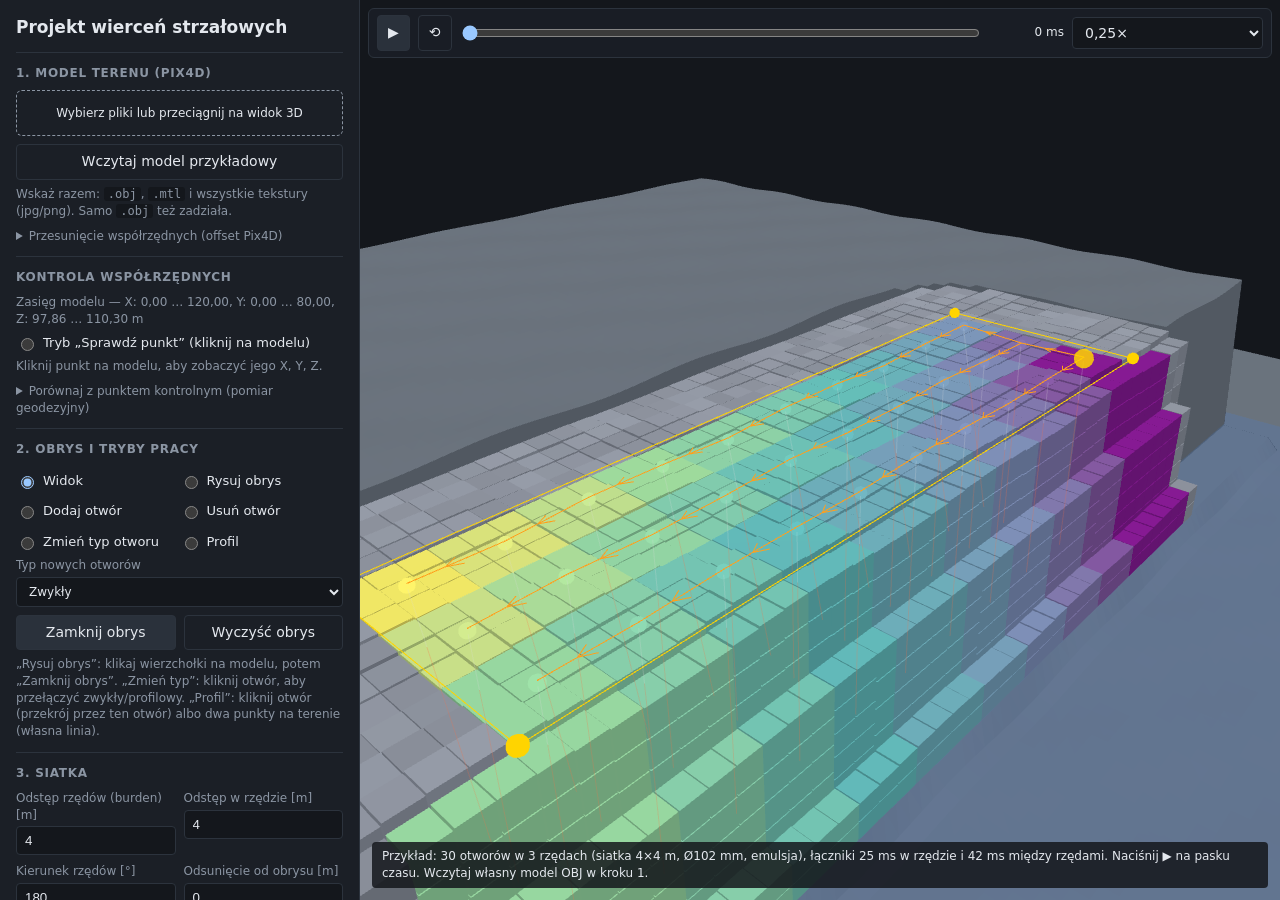
==== index.html @ 6aea9dd4 "Pole „Wpływ przybitki na wyrzut w górę” (waga krateringu w osi Z) Co-Authored-By: Claude Opus 5.5 <n" ====
<!doctype html>
<html lang="pl">
<head>
<meta charset="utf-8">
<meta name="viewport" content="width=device-width, initial-scale=1">
<title>Projekt wierceń strzałowych</title>
<link rel="stylesheet" href="style.css">
<script type="importmap">
{ "imports": { "three": "./vendor/three/three.module.js", "three/addons/": "./vendor/three/examples/jsm/" } }
</script>
</head>
<body>
<div id="app">
  <aside id="panel">
    <h1>Projekt wierceń strzałowych</h1>

    <section>
      <h2>1. Model terenu (Pix4D)</h2>
      <label class="file">
        <input type="file" id="files" multiple accept=".obj,.mtl,.xyz,.jpg,.jpeg,.png,.tif,.tiff">
        <span>Wybierz pliki lub przeciągnij na widok 3D</span>
      </label>
      <button id="loadSample" class="ghost">Wczytaj model przykładowy</button>
      <p class="hint">Wskaż razem: <code>.obj</code>, <code>.mtl</code> i wszystkie tekstury (jpg/png). Samo <code>.obj</code> też zadziała.</p>
      <details>
        <summary>Przesunięcie współrzędnych (offset Pix4D)</summary>
        <label class="file"><input type="file" id="offsetFile" accept=".xyz,.txt"><span>Wczytaj plik offsetu (<code>*_offset.xyz</code>)</span></label>
        <div class="grid3">
          <label>X<input type="number" id="offX" value="0" step="any"></label>
          <label>Y<input type="number" id="offY" value="0" step="any"></label>
          <label>Z<input type="number" id="offZ" value="0" step="any"></label>
        </div>
        <p class="hint">Pix4D zapisuje go w pliku <code>*_offset.xyz</code> (trzy liczby X Y Z). Dodawany do współrzędnych modelu w tabeli, kontroli i eksporcie CSV. Plik wskazany razem z OBJ wczytuje się sam.</p>
      </details>
    </section>

    <section>
      <h2>Kontrola współrzędnych</h2>
      <p class="hint" id="extent">Zasięg modelu pojawi się po wczytaniu.</p>
      <label class="check"><input type="radio" name="mode" value="probe"> Tryb „Sprawdź punkt” (kliknij na modelu)</label>
      <p class="hint" id="probeOut">Kliknij punkt na modelu, aby zobaczyć jego X, Y, Z.</p>
      <details>
        <summary>Porównaj z punktem kontrolnym (pomiar geodezyjny)</summary>
        <div class="grid3">
          <label>X<input type="number" id="ctrlX" step="any"></label>
          <label>Y<input type="number" id="ctrlY" step="any"></label>
          <label>Z<input type="number" id="ctrlZ" step="any"></label>
        </div>
        <button id="ctrlCompare" class="ghost" style="width:100%;margin-top:8px">Porównaj z ostatnim punktem</button>
        <p class="hint" id="ctrlOut"></p>
      </details>
    </section>

    <section>
      <h2>2. Obrys i tryby pracy</h2>
      <div class="modes" id="modes">
        <label><input type="radio" name="mode" value="orbit" checked> Widok</label>
        <label><input type="radio" name="mode" value="poly"> Rysuj obrys</label>
        <label><input type="radio" name="mode" value="hole"> Dodaj otwór</label>
        <label><input type="radio" name="mode" value="del"> Usuń otwór</label>
        <label><input type="radio" name="mode" value="type"> Zmień typ otworu</label>
        <label><input type="radio" name="mode" value="prof"> Profil</label>
      </div>
      <label>Typ nowych otworów
        <select id="newType"><option value="normal">Zwykły</option><option value="profile">Profilowy</option></select>
      </label>
      <div class="row">
        <button id="closePoly">Zamknij obrys</button>
        <button id="clearPoly" class="ghost">Wyczyść obrys</button>
      </div>
      <p class="hint">„Rysuj obrys”: klikaj wierzchołki na modelu, potem „Zamknij obrys”. „Zmień typ”: kliknij otwór, aby przełączyć zwykły/profilowy. „Profil”: kliknij otwór (przekrój przez ten otwór) albo dwa punkty na terenie (własna linia).</p>
    </section>

    <section>
      <h2>3. Siatka</h2>
      <div class="grid2">
        <label>Odstęp rzędów (burden) [m]<input type="number" id="burden" value="3.5" min="0.5" step="0.1" data-regen></label>
        <label>Odstęp w rzędzie [m]<input type="number" id="spacing" value="4" min="0.5" step="0.1" data-regen></label>
        <label>Kierunek rzędów [°]<input type="number" id="rowAz" value="0" step="1" data-regen></label>
        <label>Odsunięcie od obrysu [m]<input type="number" id="edge" value="0" min="0" step="0.1" data-regen></label>
      </div>
      <label class="check"><input type="checkbox" id="stagger" checked data-regen> Szachownica (rzędy przesunięte o ½ odstępu)</label>
      <button id="suggest" class="ghost">Wartości orientacyjne wg średnicy</button>
      <div class="row">
        <button id="generate" class="primary">Generuj siatkę</button>
        <button id="clearHoles" class="ghost">Usuń wszystkie otwory</button>
      </div>
    </section>

    <section>
      <h2>4. Typ otworu: parametry</h2>
      <div class="tabs" id="typeTabs">
        <button type="button" data-type="normal" class="on">Zwykłe</button>
        <button type="button" data-type="profile">Profilowe</button>
      </div>
      <div class="grid2">
        <label>Długość otworu
          <select id="lenMode"><option value="toe">do rzędnej dna</option><option value="fixed">stała długość</option></select>
        </label>
        <label id="fixedLenBox">Stała długość [m]<input type="number" id="fixedLen" data-type value="8" min="0.5" step="0.1"></label>
        <label>Średnica otworu [mm]<input type="number" id="diameter" data-type value="95" min="30" step="1"></label>
        <label>Rzędna docelowa wyrobiska [m n.p.m.]<input type="number" id="target" data-type value="0" step="0.1"></label>
        <label>Przewiert poniżej rzędnej [m]<input type="number" id="subdrill" data-type value="1.1" min="0" step="0.1"></label>
        <label>Przybitka (stała) [m]<input type="number" id="stemming" data-type value="2.4" min="0" step="0.1"></label>
        <label>Nachylenie od pionu [°]<input type="number" id="incl" data-type value="0" min="0" max="45" step="1"></label>
        <label>Azymut nachylenia [°]<input type="number" id="inclAz" data-type value="0" step="1"></label>
        <label>Opóźnienie w otworze [ms]<input type="number" id="inhole" data-type value="500" min="0" step="1" list="inholeList"></label>
      </div>
      <p class="hint" id="toeInfo"></p>
      <label class="check"><input type="checkbox" id="showFloor" checked> Pokaż płaszczyznę rzędnej docelowej</label>
    </section>

    <section>
      <h2>5. Ładunek otworu (szablon dla typu)</h2>
      <p class="hint"><strong>Przybitka</strong> jest stała (od wlotu). <strong>Ładunek</strong>: „reszta” wypełnia wolne miejsce, a masa MW sama się dolicza; albo zadajesz długość lub masę (kg). <strong>Przesypka</strong> albo <strong>air deck</strong> (pusty odcinek, opcjonalnie z wkładką otworową): zadajesz długość i położenie (od wlotu albo rzędną), ewentualnie „reszta”, wtedy dopasowuje się do zadanej masy MW. Ładunek tuż nad przesypką o ustalonym położeniu liczy się sam.</p>
      <label class="check"><input type="checkbox" id="gassWait" data-type checked> Emulsja: odczekaj na spęcznienie przed przybitką i korkiem</label>
      <p class="hint">Zaznaczone: masa wg gęstości docelowej na długość końcową, a w chwili załadunku kolumna jest krótsza (pokazuję o ile). Odznaczone: przybitka lub korek od razu, masa wg gęstości początkowej.</p>
      <div id="tplRows"></div>
      <div class="row">
        <button id="addCharge" class="ghost">+ Ładunek</button>
        <button id="addDeck" class="ghost">+ Przekładka</button>
      </div>
      <button id="copyTpl" class="ghost" style="width:100%;margin-top:8px">Zastosuj ten szablon do drugiego typu</button>
      <p class="hint" id="tplInfo"></p>
      <details>
        <summary>Baza materiałów wybuchowych</summary>
        <div id="dbRows"></div>
        <div class="row">
          <button id="dbAdd" class="ghost">Dodaj produkt</button>
          <button id="dbReset" class="ghost">Przywróć przykładowe</button>
        </div>
        <p class="hint">Produkty przykładowe: wartości orientacyjne. Wpisz parametry z kart technicznych swoich produktów. Sypkie liczone z gęstości i średnicy otworu, nabojowane z liczby naboi.</p>
      </details>
    </section>

    <section id="netSec">
      <h2>6. Sieć i opóźnienia (nieelektryczna)</h2>
      <p class="hint">Czas odpalenia otworu = suma łączników od punktu inicjacji + opóźnienie w otworze (ustawiasz je w kroku 4). Tryb „Sieć”: klikaj kolejno otwory, aby je łączyć (A→B, potem B→C…). Ponowne kliknięcie istniejącego połączenia je usuwa.</p>
      <div class="modes">
        <label><input type="radio" name="mode" value="net"> Sieć: łącz otwory</label>
        <label><input type="radio" name="mode" value="start"> Punkt inicjacji</label>
      </div>
      <div class="grid2">
        <label>Łącznik powierzchniowy [ms]<input type="number" id="netConn" value="42" min="0" step="1" list="surfaceList"></label>
        <label>Okno ładunku na opóźnienie [ms]<input type="number" id="delayWindow" value="8" min="0" step="1"></label>
      </div>
      <details>
        <summary>Sieć automatyczna dla siatki</summary>
        <div class="grid2">
          <label>Układ<select id="autoPattern"><option value="rows">rząd po rzędzie</option><option value="V">V (od środka)</option></select></label>
          <label>W rzędzie [ms]<input type="number" id="autoAlong" value="17" min="0" step="1" list="surfaceList"></label>
          <label>Między rzędami [ms]<input type="number" id="autoBetween" value="42" min="0" step="1" list="surfaceList"></label>
        </div>
        <button id="autoNet" class="primary" style="width:100%;margin-top:8px">Utwórz sieć automatycznie</button>
      </details>
      <details>
        <summary>Katalog łączników i opóźnień (przykłady, wpisz własne)</summary>
        <label>Łączniki powierzchniowe [ms]<input type="text" id="surfaceCat" value="17, 25, 42, 67, 100"></label>
        <label>Opóźnienia w otworze [ms]<input type="text" id="inholeCat" value="400, 500, 600"></label>
        <datalist id="surfaceList"></datalist><datalist id="inholeList"></datalist>
      </details>
      <div class="row">
        <button id="netClear" class="ghost">Usuń sieć</button>
        <label style="flex:1">Kolory otworów<select id="colorMode"><option value="type">wg typu</option><option value="time">wg czasu odpalenia</option></select></label>
      </div>
      <dl id="netStats"></dl>
      <canvas id="delayChart" height="130"></canvas>
      <p class="hint" id="netWarn"></p>
    </section>

    <section id="simSec">
      <h2>7. Symulacja odstrzału (ilustracja)</h2>
      <label>Tryb
        <select id="simMode">
          <option value="off">wyłączona</option>
          <option value="time">bloczki wg czasu odpalenia</option>
          <option value="frag">rozpad bloczków (Kuz-Ram)</option>
          <option value="phys">fizyka ruchu bloczków</option>
        </select>
      </label>
      <div id="sizeLegend" class="hint" hidden></div>
      <p class="hint" id="simInfo">Włącz tryb i użyj paska czasu na widoku 3D.</p>
      <div class="grid2">
        <label>Rozmiar bloczka [m] (0 = auto)<input type="number" id="blkSize" value="0" min="0" step="0.1"></label>
        <label>Maks. liczba bloczków<input type="number" id="maxBlocks" value="2500" min="200" step="100"></label>
        <label>Kierunek ku ścianie [°]<input type="number" id="simAz" placeholder="auto" step="1"></label>
        <label>Siła rozrzutu<input type="number" id="simPower" value="1" min="0.1" max="4" step="0.1"></label>
        <label>Wpływ kierunku otwarcia<input type="number" id="simRelief" value="0.8" min="0" max="2" step="0.1"></label>
        <label>Wpływ przybitki na wyrzut w górę<input type="number" id="simCrater" value="1" min="0" max="3" step="0.1"></label>
        <label>Otoczenie skały [× zabiór]<input type="number" id="surround" value="2" min="0" max="6" step="0.5"></label>
        <label>Bryła sięga do<select id="volBase"><option value="target">rzędnej docelowej</option><option value="toe">dna otworów</option></select></label>
      </div>
      <details open>
        <summary>Skała i fragmentacja (Kuz-Ram)</summary>
        <div class="grid2">
          <label>Opis masywu<select id="rmd"><option value="powdery">sypki / kruchy</option><option value="jointed" selected>pionowo spękany</option><option value="massive">masywny</option></select></label>
          <label>Odstęp spękań<select id="jps"><option value="close">gęste (&lt;0,1 m)</option><option value="medium" selected>średnie (0,1–1 m)</option><option value="wide">rzadkie (&gt;1 m)</option></select></label>
          <label>Kąt spękań<select id="jpa"><option value="out">w stronę ociosu</option><option value="perpendicular" selected>prostopadle do ociosu</option><option value="into">w głąb masywu</option></select></label>
          <label>Gęstość skały [t/m³]<input type="number" id="rockRho" value="2.7" min="1.5" max="4" step="0.05"></label>
          <label>Moduł Younga E [GPa]<input type="number" id="rockE" value="60" min="1" step="1"></label>
          <label>Wytrzymałość UCS [MPa]<input type="number" id="rockUcs" value="120" min="1" step="5"></label>
          <label>Współczynnik A (puste = z Lilly)<input type="number" id="rockA" placeholder="auto" step="0.1"></label>
          <label>Dokładność wiercenia σ [m]<input type="number" id="drillSd" value="0.2" min="0" step="0.05"></label>
          <label>Nadgabaryt powyżej [cm]<input type="number" id="oversize" value="100" min="10" step="5"></label>
          <label>Rozrzut zapalników [% czasu]<input type="number" id="detScatter" value="2" min="0" step="0.5"></label>
          <label class="check"><input type="checkbox" id="useTiming" checked> Wpływ opóźnień (szacunek wg Cunninghama 2005, niekalibrowany)</label>
        </div>
        <dl id="fragStats"></dl>
        <canvas id="fragChart" height="150"></canvas>
      </details>
      <p class="warn">Ilustracja poglądowa na podstawie metod empirycznych (Kuz-Ram, Lilly) i uproszczonej fizyki. Nie służy do wyznaczania stref bezpieczeństwa, zasięgu odłamków ani drgań. Wymaga kalibracji na danych z kopalni.</p>
    </section>

    <section>
      <h2>Podsumowanie</h2>
      <dl id="stats"></dl>
      <div class="row">
        <button id="export" class="ghost">Eksport CSV</button>
        <button id="exportXml" class="primary">Plan wierceń (XML)</button>
      </div>
      <details>
        <summary>Ustawienia eksportu planu (IREDES XML)</summary>
        <label>ID planu (PlanId)<input type="text" id="xmlPlanId" spellcheck="false"></label>
        <button type="button" id="xmlNewPlan" class="ghost" style="width:100%;margin:6px 0">Nowy ID planu</button>
        <p class="hint">ID planu jest stały dla projektu (zapisuje się w pliku projektu i w XML). Do niego przypisuje się wiercenie, ładowanie i pliki MWD. Nowy ID wygeneruj tylko dla nowej wersji planu.</p>
        <div class="grid2">
          <label>Nazwa planu<input type="text" id="xmlName" value="Plan 1"></label>
          <label>Projekt<input type="text" id="xmlProject" value=""></label>
          <label>Układ współrzędnych<input type="text" id="xmlCrs" value="ETRF2000-PL / CS2000/21"></label>
          <label>Komentarz<input type="text" id="xmlComment" value=""></label>
          <label>TypeOfHole: zwykłe<input type="text" id="xmlTypeNormal" value="Undefined"></label>
          <label>TypeOfHole: profilowe<input type="text" id="xmlTypeProfile" value="Undefined"></label>
        </div>
        <label class="check"><input type="checkbox" id="xmlChk" checked> Dołącz sumę kontrolną (ChkSum)</label>
        <p class="hint">Współrzędne w kolejności N, E, H (PointX = północ, PointY = wschód). Suma kontrolna liczona jako CRC32, nie wiadomo, czy odbiorca ją sprawdza.</p>
      </details>
      <div id="databox" hidden>
        <p class="hint" id="dataTitle"></p>
        <textarea id="dataText" rows="7" spellcheck="false"></textarea>
        <div class="row">
          <button id="dataCopy">Kopiuj</button>
          <button id="dataLoad" class="ghost" hidden>Wczytaj z tekstu</button>
          <button id="dataClose" class="ghost">Zamknij</button>
        </div>
      </div>
    </section>

    <section>
      <h2>Projekt</h2>
      <div class="row">
        <button id="saveProject" class="ghost">Zapisz projekt</button>
        <button id="pasteProject" class="ghost">Wklej projekt</button>
      </div>
      <label class="file"><input type="file" id="projectFile" accept=".json,application/json"><span>Wczytaj plik projektu (<code>.json</code>)</span></label>
      <p class="hint">Projekt zawiera obrys, otwory, typy, szablony ładunku i bazę MW. Model OBJ wczytaj ten sam co przy zapisie.</p>
    </section>

    <section>
      <h2>Otwory</h2>
      <div class="tablewrap"><table id="holes"><thead>
        <tr><th>Nr</th><th>Typ</th><th>E (X)</th><th>N (Y)</th><th>Z</th><th>L [m]</th><th>kg</th><th>t [ms]</th></tr>
      </thead><tbody></tbody></table></div>
    </section>

    <p class="warn">Narzędzie pomocnicze. Projekt strzałowy musi zweryfikować i zatwierdzić uprawniona osoba (kierownik strzałowy / dozór ruchu). Wartości orientacyjne nie zastępują obliczeń i przepisów obowiązujących w zakładzie.</p>
  </aside>

  <main id="view">
    <canvas id="canvas"></canvas>
    <div id="timeline" hidden>
      <button id="tlPlay" title="Odtwórz / wstrzymaj">▶</button>
      <button id="tlReset" class="ghost" title="Od początku">⟲</button>
      <input type="range" id="tlSlider" min="0" max="1000" value="0" step="1" aria-label="Czas">
      <span id="tlTime">0 ms</span>
      <select id="tlSpeed" aria-label="Szybkość">
        <option value="0.05">0,05×</option><option value="0.1">0,1×</option><option value="0.25" selected>0,25×</option><option value="0.5">0,5×</option><option value="1">1× (czas rzeczywisty)</option>
      </select>
    </div>
    <div id="profile" hidden>
      <div class="phead">
        <strong>Profil</strong>
        <select id="profHole" aria-label="Otwór profilowy"></select>
        <label>Pół długości [m]<input type="number" id="profHalf" value="12" min="2" step="1"></label>
        <label>Pasmo ± [m]<input type="number" id="profBand" value="1" min="0.2" step="0.2"></label>
        <button id="profClose" class="ghost">Zamknij</button>
      </div>
      <canvas id="profCanvas"></canvas>
      <div id="profInfo" class="hint"></div>
    </div>
    <div id="status">Wczytaj model OBJ, aby zacząć.</div>
    <div id="drop">Upuść pliki tutaj</div>
  </main>
</div>
<script type="module" src="app.js"></script>
</body>
</html>
---- style.css ----
:root {
  color-scheme: dark;
  --bg: #14171c; --panel: #1b1f26; --line: #2c333d; --text: #e4e8ee; --muted: #8b95a3;
  --accent: #f0a30a; --accent-text: #1b1300;
}
* { box-sizing: border-box; }
html, body { margin: 0; height: 100%; background: var(--bg); color: var(--text); font: 14px/1.4 system-ui, sans-serif; }
#app { display: grid; grid-template-columns: 360px 1fr; height: 100%; }
#panel { overflow-y: auto; padding: 12px 16px 24px; background: var(--panel); border-right: 1px solid var(--line); }
h1 { font-size: 17px; margin: 4px 0 12px; }
h2 { font-size: 12px; text-transform: uppercase; letter-spacing: .06em; color: var(--muted); margin: 0 0 8px; }
section { padding: 12px 0; border-top: 1px solid var(--line); }
label { display: flex; flex-direction: column; gap: 3px; font-size: 12px; color: var(--muted); }
label.check, .modes label { flex-direction: row; align-items: center; gap: 6px; color: var(--text); font-size: 13px; margin: 6px 0; }
input[type=number] { width: 100%; padding: 6px 8px; background: var(--bg); color: var(--text); border: 1px solid var(--line); border-radius: 4px; }
input[type=number]:focus, button:focus-visible { outline: 2px solid var(--accent); outline-offset: 1px; }
.grid2 { display: grid; grid-template-columns: 1fr 1fr; gap: 8px; }
.grid3 { display: grid; grid-template-columns: repeat(3, 1fr); gap: 8px; margin-top: 8px; }
.row { display: flex; gap: 8px; margin-top: 8px; }
.modes { display: grid; grid-template-columns: 1fr 1fr; }
button { padding: 7px 10px; border-radius: 4px; border: 1px solid var(--line); background: #2a313b; color: var(--text); cursor: pointer; font: inherit; }
button:hover { background: #343c48; }
button.primary { background: var(--accent); color: var(--accent-text); border-color: var(--accent); font-weight: 600; }
button.primary:hover { filter: brightness(1.08); }
button.ghost { background: transparent; }
.row button { flex: 1; }
#suggest { width: 100%; margin-top: 8px; }
.file { border: 1px dashed var(--muted); border-radius: 6px; padding: 14px; text-align: center; cursor: pointer; color: var(--text); }
.file input { display: none; }
.file:hover { border-color: var(--accent); }
.hint { color: var(--muted); font-size: 12px; margin: 6px 0 0; }
.warn { color: var(--muted); font-size: 11px; border-top: 1px solid var(--line); padding-top: 12px; }
code { background: var(--bg); padding: 0 4px; border-radius: 3px; }
details summary { cursor: pointer; font-size: 12px; color: var(--muted); margin-top: 8px; }
dl { display: grid; grid-template-columns: 1fr auto; gap: 4px 12px; margin: 0 0 10px; }
dt { color: var(--muted); } dd { margin: 0; text-align: right; font-variant-numeric: tabular-nums; }
.tablewrap { max-height: 260px; overflow: auto; border: 1px solid var(--line); border-radius: 4px; }
table { width: 100%; border-collapse: collapse; font-size: 12px; font-variant-numeric: tabular-nums; }
th, td { padding: 3px 6px; text-align: right; } th:first-child, td:first-child { text-align: left; }
thead th { position: sticky; top: 0; background: #232a33; }
tbody tr:nth-child(even) { background: #20262e; }
#view { position: relative; min-width: 0; }
#canvas { width: 100%; height: 100%; display: block; }
#status { position: absolute; left: 12px; bottom: 12px; padding: 6px 10px; background: rgba(20,23,28,.85); border-radius: 4px; font-size: 12px; max-width: calc(100% - 24px); }
#drop { display: none; position: absolute; inset: 0; align-items: center; justify-content: center; font-size: 22px; background: rgba(240,163,10,.18); border: 3px dashed var(--accent); }
#view.dragging #drop { display: flex; }
#view.tool #canvas { cursor: crosshair; }
@media (max-width: 800px) {
  #app { grid-template-columns: 1fr; grid-template-rows: 55% 45%; }
  #view { order: -1; } #panel { border-right: 0; border-top: 1px solid var(--line); }
}
[hidden] { display: none !important; }
#loadSample { width: 100%; margin-top: 8px; }
#csvbox { margin-top: 10px; }
textarea { width: 100%; padding: 6px 8px; background: var(--bg); color: var(--text); border: 1px solid var(--line); border-radius: 4px; font: 12px/1.4 ui-monospace, monospace; white-space: pre; }
@media (pointer: coarse) { input[type=number] { font-size: 16px; } button { min-height: 40px; } }

input[type=text], select { width: 100%; padding: 6px 8px; background: var(--bg); color: var(--text); border: 1px solid var(--line); border-radius: 4px; font: inherit; }
.modes { grid-template-columns: 1fr 1fr; }
.tabs { display: flex; gap: 0; margin-bottom: 8px; }
.tabs button { flex: 1; border-radius: 0; }
.tabs button:first-child { border-radius: 4px 0 0 4px; } .tabs button:last-child { border-radius: 0 4px 4px 0; }
.tabs button.on { background: var(--accent); color: var(--accent-text); border-color: var(--accent); font-weight: 600; }
.tplrow, .prod { display: flex; flex-wrap: wrap; align-items: center; gap: 6px; padding: 6px; margin-bottom: 6px; border: 1px solid var(--line); border-radius: 4px; background: #20262e; }
.tplrow .k { width: 74px; font-size: 12px; color: var(--muted); }
.tplrow select { flex: 1; min-width: 110px; }
.tplrow input[type=number] { width: 72px; }
.tplrow .flex { flex-direction: row; align-items: center; gap: 4px; color: var(--text); font-size: 12px; }
.tplrow button, .prod button { padding: 4px 8px; min-height: 0; }
.prod input[type=text] { flex: 1 1 100%; }
.prod label { flex: 1 1 70px; }
.prod input[type=color] { width: 40px; height: 28px; padding: 0; border: 1px solid var(--line); background: none; }
#databox { margin-top: 10px; }
#databox textarea { font-size: 11px; }
#profile { position: absolute; left: 0; right: 0; bottom: 0; height: min(300px, 48%); background: var(--panel); border-top: 1px solid var(--line); display: flex; flex-direction: column; }
.phead { display: flex; flex-wrap: wrap; align-items: end; gap: 8px; padding: 6px 10px; }
.phead select { width: auto; min-width: 120px; } .phead input { width: 80px; }
.phead label { flex-direction: column; }
#profCanvas { flex: 1; min-height: 0; width: 100%; display: block; }
#profInfo { padding: 2px 10px 6px; margin: 0; }
#view.hasProfile #status { bottom: min(312px, 50%); }
#tplInfo { white-space: pre-line; font-variant-numeric: tabular-nums; }
.tplrow { display: block; }
.tplhead, .tplbody { display: flex; flex-wrap: wrap; align-items: center; gap: 6px; }
.tplbody { margin-top: 6px; }
.tplhead select { flex: 1 1 0; min-width: 0; }
.tplbody select { width: auto; flex: 0 1 auto; max-width: 48%; }
.tplbody .tools { margin-left: auto; display: flex; gap: 4px; }
.tplrow .k { width: auto; }

#timeline { position: absolute; top: 8px; left: 8px; right: 8px; display: flex; align-items: center; gap: 8px; padding: 6px 8px; background: rgba(27,31,38,.92); border: 1px solid var(--line); border-radius: 6px; z-index: 2; }
#timeline #tlSlider { flex: 1; min-width: 60px; }
#timeline select { width: auto; }
#tlTime { min-width: 74px; text-align: right; font-variant-numeric: tabular-nums; font-size: 12px; }
#delayChart, #fragChart { width: 100%; display: block; margin-top: 6px; background: var(--bg); border: 1px solid var(--line); border-radius: 4px; }
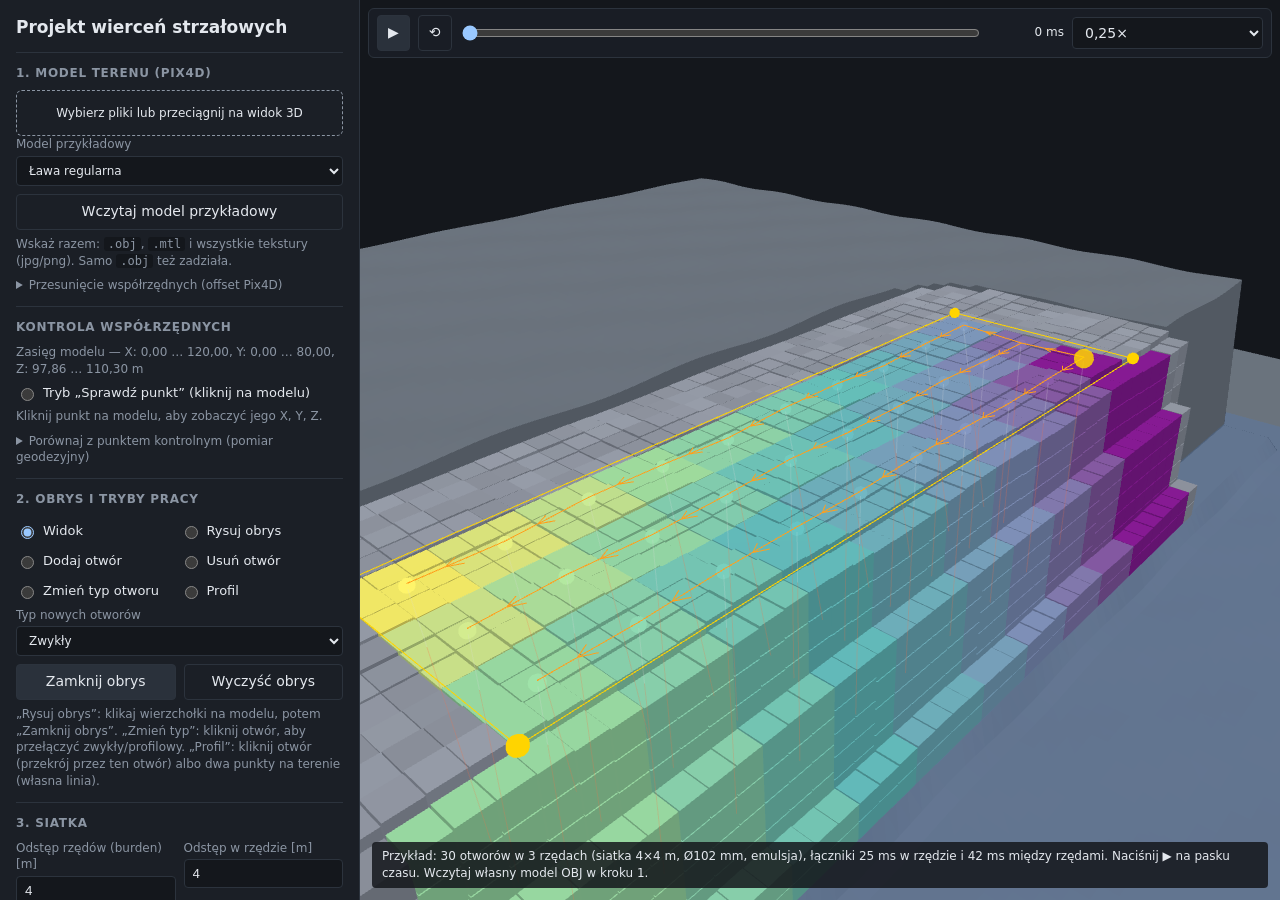
==== commit c015105e: "Druga próbka: naturalna, nierówna ściana po strzale; projekt z zabiorem 1. szeregu 2–4 m, dalej 4 × " ====
--- a/index.html
+++ b/index.html
@@ -20,6 +20,7 @@
         <input type="file" id="files" multiple accept=".obj,.mtl,.xyz,.jpg,.jpeg,.png,.tif,.tiff">
         <span>Wybierz pliki lub przeciągnij na widok 3D</span>
       </label>
+      <label>Model przykładowy<select id="sampleKind"><option value="lawa">Ława regularna</option><option value="natural">Ściana naturalna po strzale (nierówna)</option></select></label>
       <button id="loadSample" class="ghost">Wczytaj model przykładowy</button>
       <p class="hint">Wskaż razem: <code>.obj</code>, <code>.mtl</code> i wszystkie tekstury (jpg/png). Samo <code>.obj</code> też zadziała.</p>
       <details>
@@ -187,6 +188,7 @@
         <label>Siła rozrzutu<input type="number" id="simPower" value="1" min="0.1" max="4" step="0.1"></label>
         <label>Wpływ kierunku otwarcia<input type="number" id="simRelief" value="0.8" min="0" max="2" step="0.1"></label>
         <label>Wpływ przybitki na wyrzut w górę<input type="number" id="simCrater" value="1" min="0" max="3" step="0.1"></label>
+        <label>k Richardsa-Moore'a (ruch masy)<input type="number" id="simKrm" value="10" min="1" max="30" step="0.5"></label>
         <label>Otoczenie skały [× zabiór]<input type="number" id="surround" value="2" min="0" max="6" step="0.5"></label>
         <label>Bryła sięga do<select id="volBase"><option value="target">rzędnej docelowej</option><option value="toe">dna otworów</option></select></label>
       </div>
@@ -198,6 +200,7 @@
           <label>Kąt spękań<select id="jpa"><option value="out">w stronę ociosu</option><option value="perpendicular" selected>prostopadle do ociosu</option><option value="into">w głąb masywu</option></select></label>
           <label>Gęstość skały [t/m³]<input type="number" id="rockRho" value="2.7" min="1.5" max="4" step="0.05"></label>
           <label>Moduł Younga E [GPa]<input type="number" id="rockE" value="60" min="1" step="1"></label>
+          <label>Liczba Poissona ν<input type="number" id="rockNu" value="0.25" min="0" max="0.45" step="0.01"></label>
           <label>Wytrzymałość UCS [MPa]<input type="number" id="rockUcs" value="120" min="1" step="5"></label>
           <label>Współczynnik A (puste = z Lilly)<input type="number" id="rockA" placeholder="auto" step="0.1"></label>
           <label>Dokładność wiercenia σ [m]<input type="number" id="drillSd" value="0.2" min="0" step="0.05"></label>
